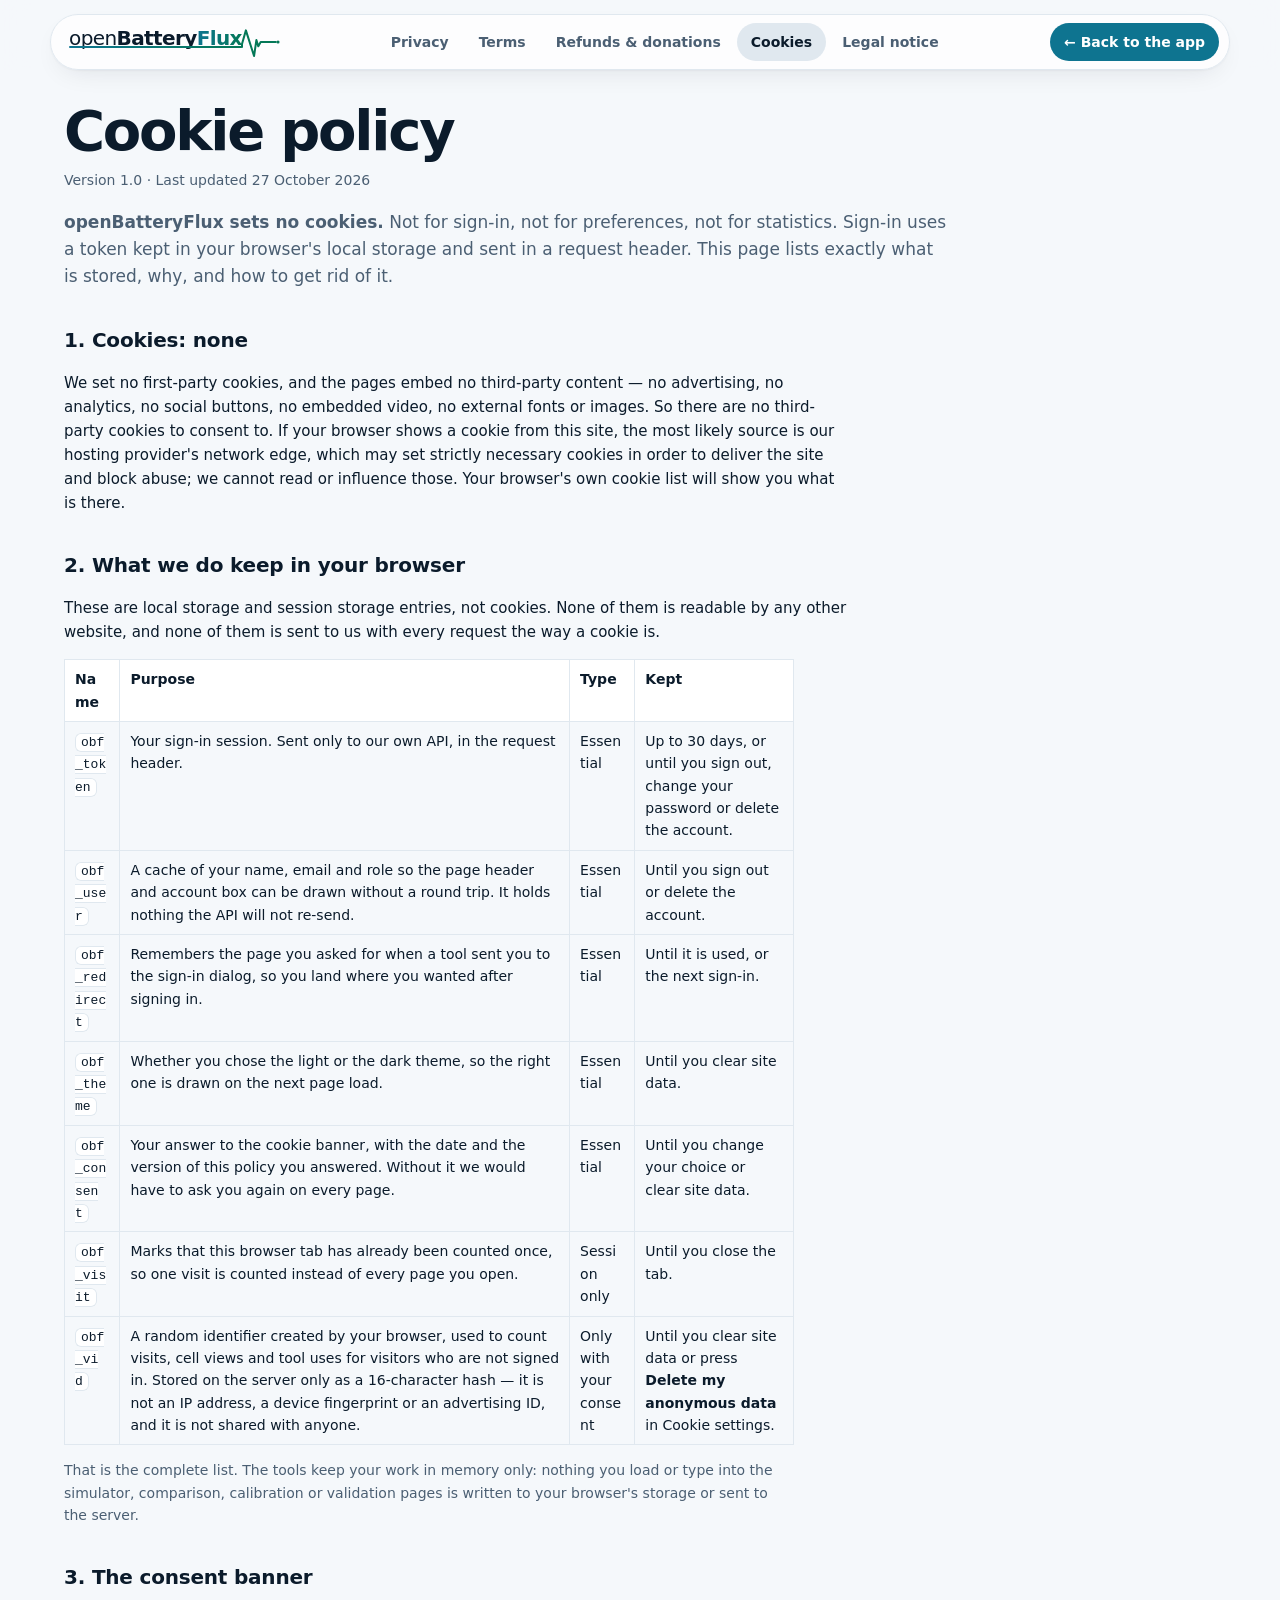
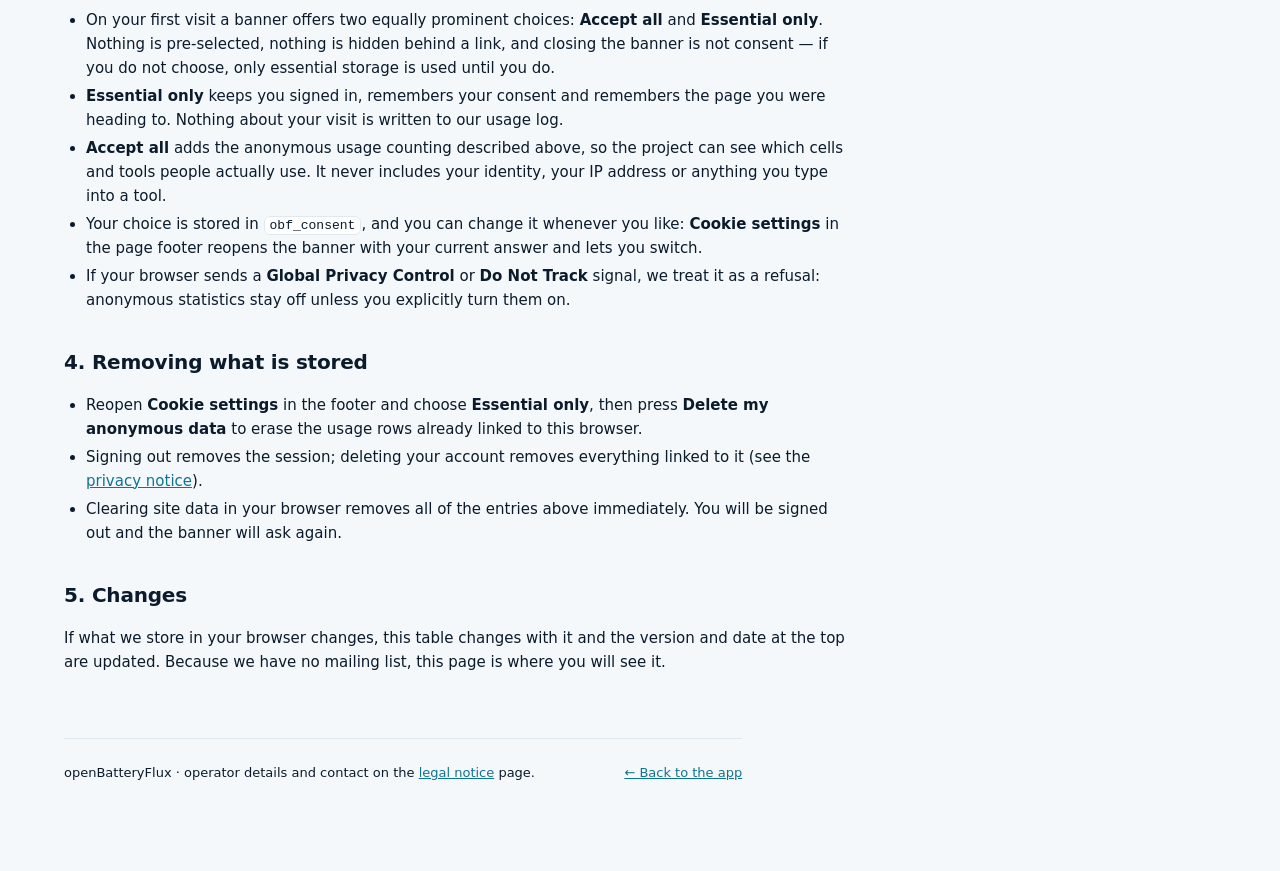
==== frontend/cookies.html @ 0c6aace1 "Initial commit" ====
<!doctype html>
<html lang="en">
<head>
<meta charset="utf-8">
<meta name="viewport" content="width=device-width, initial-scale=1">
<title>Cookie policy · openBatteryFlux</title>
<meta name="description" content="openBatteryFlux sets no cookies. This page lists every item we keep in your browser, why, for how long, and how to remove it.">
<meta name="robots" content="index,follow">
<link rel="icon" type="image/svg+xml" href="data:image/svg+xml,%3Csvg xmlns=%27http://www.w3.org/2000/svg%27 viewBox=%270 0 64 64%27%3E%3Cpath d=%27M4 42H20V36L27 10L40 56L44 30L48 40L52 33H58%27 fill=%27none%27 stroke=%27%230891B2%27 stroke-width=%275%27 stroke-linecap=%27round%27 stroke-linejoin=%27round%27/%3E%3C/svg%3E">
<link rel="apple-touch-icon" sizes="180x180" href="/apple-touch-icon.png">
<link rel="stylesheet" href="css/legal.css?v=3">
</head>
<body>
<header class="top"><div class="wrap">
<a class="brand obf-logo" href="/" aria-label="openBatteryFlux home"><span class="wmk"><b>open</b><strong>Battery</strong><em>Flux</em></span><i class="obf-line" aria-hidden="true"></i><svg class="obf-pulse" viewBox="0 0 48 36" aria-hidden="true"><path class="obf-g" pathLength="100" d="M0 22V18L5 .5L15.5 33.5L18.5 13L21 21L24 15.5H43.5"/><path class="obf-p" pathLength="100" d="M0 22V18L5 .5L15.5 33.5L18.5 13L21 21L24 15.5H43.5"/><circle class="obf-d" cx="46.3" cy="15.5" r="2"/></svg></a>
<nav class="legal" aria-label="Legal pages">
<a href="privacy.html">Privacy</a>
<a href="terms.html">Terms</a>
<a href="refunds.html">Refunds &amp; donations</a>
<a href="cookies.html" aria-current="page">Cookies</a>
<a href="legal.html">Legal notice</a>
</nav>
<a class="back" href="/">← Back to the app</a>
</div></header>

<div class="wrap">
<h1>Cookie policy</h1>
<p class="updated">Version 1.0 · Last updated 27 October 2026</p>
<p class="lead"><b>openBatteryFlux sets no cookies.</b> Not for sign-in, not for preferences, not for statistics. Sign-in uses a token kept in your browser's local storage and sent in a request header. This page lists exactly what is stored, why, and how to get rid of it.</p>

<h2>1. Cookies: none</h2>
<p>We set no first-party cookies, and the pages embed no third-party content — no advertising, no analytics, no social buttons, no embedded video, no external fonts or images. So there are no third-party cookies to consent to. If your browser shows a cookie from this site, the most likely source is our hosting provider's network edge, which may set strictly necessary cookies in order to deliver the site and block abuse; we cannot read or influence those. Your browser's own cookie list will show you what is there.</p>

<h2>2. What we do keep in your browser</h2>
<p>These are local storage and session storage entries, not cookies. None of them is readable by any other website, and none of them is sent to us with every request the way a cookie is.</p>
<table>
<thead><tr><th>Name</th><th>Purpose</th><th>Type</th><th>Kept</th></tr></thead>
<tbody>
<tr><td><code>obf_token</code></td><td>Your sign-in session. Sent only to our own API, in the request header.</td><td>Essential</td><td>Up to 30 days, or until you sign out, change your password or delete the account.</td></tr>
<tr><td><code>obf_user</code></td><td>A cache of your name, email and role so the page header and account box can be drawn without a round trip. It holds nothing the API will not re-send.</td><td>Essential</td><td>Until you sign out or delete the account.</td></tr>
<tr><td><code>obf_redirect</code></td><td>Remembers the page you asked for when a tool sent you to the sign-in dialog, so you land where you wanted after signing in.</td><td>Essential</td><td>Until it is used, or the next sign-in.</td></tr>
<tr><td><code>obf_theme</code></td><td>Whether you chose the light or the dark theme, so the right one is drawn on the next page load.</td><td>Essential</td><td>Until you clear site data.</td></tr>
<tr><td><code>obf_consent</code></td><td>Your answer to the cookie banner, with the date and the version of this policy you answered. Without it we would have to ask you again on every page.</td><td>Essential</td><td>Until you change your choice or clear site data.</td></tr>
<tr><td><code>obf_visit</code></td><td>Marks that this browser tab has already been counted once, so one visit is counted instead of every page you open.</td><td>Session only</td><td>Until you close the tab.</td></tr>
<tr><td><code>obf_vid</code></td><td>A random identifier created by your browser, used to count visits, cell views and tool uses for visitors who are not signed in. Stored on the server only as a 16-character hash — it is not an IP address, a device fingerprint or an advertising ID, and it is not shared with anyone.</td><td>Only with your consent</td><td>Until you clear site data or press <b>Delete my anonymous data</b> in Cookie settings.</td></tr>
</tbody>
</table>
<p class="note">That is the complete list. The tools keep your work in memory only: nothing you load or type into the simulator, comparison, calibration or validation pages is written to your browser's storage or sent to the server.</p>

<h2>3. The consent banner</h2>
<ul>
<li>On your first visit a banner offers two equally prominent choices: <b>Accept all</b> and <b>Essential only</b>. Nothing is pre-selected, nothing is hidden behind a link, and closing the banner is not consent — if you do not choose, only essential storage is used until you do.</li>
<li><b>Essential only</b> keeps you signed in, remembers your consent and remembers the page you were heading to. Nothing about your visit is written to our usage log.</li>
<li><b>Accept all</b> adds the anonymous usage counting described above, so the project can see which cells and tools people actually use. It never includes your identity, your IP address or anything you type into a tool.</li>
<li>Your choice is stored in <code>obf_consent</code>, and you can change it whenever you like: <b>Cookie settings</b> in the page footer reopens the banner with your current answer and lets you switch.</li>
<li>If your browser sends a <b>Global Privacy Control</b> or <b>Do Not Track</b> signal, we treat it as a refusal: anonymous statistics stay off unless you explicitly turn them on.</li>
</ul>

<h2>4. Removing what is stored</h2>
<ul>
<li>Reopen <b>Cookie settings</b> in the footer and choose <b>Essential only</b>, then press <b>Delete my anonymous data</b> to erase the usage rows already linked to this browser.</li>
<li>Signing out removes the session; deleting your account removes everything linked to it (see the <a href="privacy.html">privacy notice</a>).</li>
<li>Clearing site data in your browser removes all of the entries above immediately. You will be signed out and the banner will ask again.</li>
</ul>

<h2>5. Changes</h2>
<p>If what we store in your browser changes, this table changes with it and the version and date at the top are updated. Because we have no mailing list, this page is where you will see it.</p>

<footer class="bottom">
<p>openBatteryFlux · operator details and contact on the <a href="legal.html">legal notice</a> page.</p>
<p class="noprint"><a href="/">← Back to the app</a></p>
</footer>
</div>
</body>
</html>
---- frontend/css/legal.css ----
/* Styles for the static legal pages (privacy, terms, refunds, cookies,
   legal notice).

   These pages carry the same design as the app: the same tokens, the same
   1200px container, the same pill navigation and the same bordered footer.
   app.css is light by default (html[data-d="1"]), so this file is too — a
   visitor moving between the app and a legal page sees one site, not two.
   The stylesheet stays self-contained: these pages must remain readable even
   if the app's own stylesheet changes, so nothing here is imported from it. */
:root {
  --bg: #f5f8fb;
  --panel: #ffffff;
  --ink: #0b1b2b;
  --mut: #4b5f73;
  --line: #e0e8ef;
  --acc: #0e7490;
  --acc2: #047857;
  --warn: #c2410c;
  --sh: 0 1px 2px rgba(11, 27, 43, .04), 0 10px 28px -12px rgba(11, 27, 43, .12);
  --mono: ui-monospace, SFMono-Regular, Menlo, monospace;
  --sans: -apple-system, BlinkMacSystemFont, "Segoe UI", system-ui, Roboto, "Helvetica Neue", Arial, sans-serif;
  color-scheme: light;
}
* { box-sizing: border-box; }
body {
  margin: 0;
  background: var(--bg);
  color: var(--ink);
  font: 15px/1.6 var(--sans);
  font-variant-numeric: tabular-nums;
  overflow-wrap: anywhere; /* long URLs must not widen the page on a phone */
}
.wrap { max-width: 1200px; margin: 0 auto; padding: 0 24px 80px; }
/* the reading column: the app's container width, narrowed to the text */
.wrap > * { max-width: 82ch; }

/* ---------- top bar: the app's pill navigation ---------- */
header.top {
  position: sticky;
  top: 0;
  z-index: 5;
  padding: 14px 0 0;
  background: color-mix(in srgb, var(--bg) 88%, transparent);
  backdrop-filter: saturate(1.4) blur(14px);
  -webkit-backdrop-filter: saturate(1.4) blur(14px);
}
header.top .wrap {
  max-width: 1180px;
  padding: 8px 10px 8px 18px;
  display: flex;
  justify-content: space-between;
  align-items: center;
  gap: 12px 16px;
  flex-wrap: wrap;
  background: color-mix(in srgb, var(--panel) 80%, transparent);
  border: 1px solid var(--line);
  border-radius: 999px;
  box-shadow: var(--sh);
}
/* the app's wordmark: open / Battery / Flux, gradient rule, pulse glyph */
.brand.obf-logo {
  position: relative;
  display: inline-block;
  font-size: 20px;
  line-height: 1.2;
  padding: 0 1.867em .4em 0;
  color: var(--ink);
  text-decoration: none;
}
.wmk { display: block; font-size: 1em; letter-spacing: -.03em; color: var(--ink); }
.wmk b { font-weight: 300; }
.wmk strong { font-weight: 800; }
.wmk em {
  font-style: normal;
  font-weight: 800;
  background: linear-gradient(90deg, var(--acc), var(--acc2));
  -webkit-background-clip: text;
  background-clip: text;
  color: transparent;
}
.obf-line {
  position: absolute;
  left: 0;
  right: 1.867em;
  bottom: .5em;
  height: .1em;
  border-radius: .1em;
  background: linear-gradient(90deg, var(--acc), var(--acc2));
}
.brand .obf-pulse {
  position: absolute;
  right: 0;
  bottom: 0;
  width: 1.867em;
  height: 1.4em;
  overflow: visible;
  fill: none;
  stroke-linecap: round;
  stroke-linejoin: round;
  stroke-width: 2.6;
}
.obf-p { stroke: var(--acc2); stroke-dasharray: 100; stroke-dashoffset: 0; }
.obf-g { stroke: var(--acc); stroke-width: 3.4; opacity: 0; }
.obf-d { fill: var(--acc2); stroke: none; }

/* the way back into the app, mirroring the app's primary button */
.back {
  padding: 8px 14px;
  border-radius: 999px;
  font-size: 14px;
  font-weight: 600;
  color: #fff;
  background: var(--acc);
  text-decoration: none;
  white-space: nowrap;
}
.back:hover { background: color-mix(in srgb, var(--acc) 85%, #000); }
nav.legal { display: flex; flex-wrap: wrap; gap: 2px; margin: 0; padding: 0; }
nav.legal a {
  padding: 8px 14px;
  border-radius: 999px;
  font-size: 14px;
  font-weight: 600;
  color: var(--mut);
  text-decoration: none;
}
nav.legal a:hover { background: var(--line); color: var(--ink); }
nav.legal a[aria-current="page"] { background: var(--line); color: var(--ink); }
a:focus-visible, button:focus-visible { outline: 2px solid var(--acc); outline-offset: 2px; }

/* ---------- article ---------- */
h1 {
  font-size: clamp(34px, 5vw, 56px);
  line-height: 1.05;
  letter-spacing: -.04em;
  font-weight: 800;
  margin: 32px 0 8px;
}
h2 { font-size: 20px; letter-spacing: -.01em; margin: 34px 0 8px; }
h3 { font-size: 16px; margin: 22px 0 6px; }
p, li { color: var(--ink); }
.lead { color: var(--mut); font-size: 17px; }
.updated { color: var(--mut); font-size: 14px; margin: 0 0 4px; }
a { color: var(--acc); }
ul, ol { padding-left: 22px; }
li { margin: 4px 0; }
code { font: 13px var(--mono); background: var(--panel); border: 1px solid var(--line); border-radius: 6px; padding: 1px 5px; }

/* ---------- blocks reused across the pages ---------- */
table { width: 100%; border-collapse: collapse; margin: 12px 0 4px; font-size: 14px; }
caption { text-align: left; color: var(--mut); font-size: 13px; padding-bottom: 6px; }
th, td { text-align: left; vertical-align: top; border: 1px solid var(--line); padding: 8px 10px; }
th { background: var(--panel); font-weight: 700; }
.card {
  background: var(--panel);
  border: 1px solid var(--line);
  border-radius: 14px;
  padding: 16px 18px;
  margin: 18px 0;
  box-shadow: var(--sh);
}
.note { color: var(--mut); font-size: 14px; }
mark.todo {
  background: color-mix(in srgb, var(--warn) 14%, transparent);
  color: var(--warn);
  font-weight: 700;
  padding: 1px 5px;
  border-radius: 6px;
}
dl.kv { display: grid; grid-template-columns: minmax(12ch, 28ch) 1fr; gap: 8px 16px; margin: 8px 0 0; }
dl.kv dt { color: var(--mut); }
dl.kv dd { margin: 0; }

/* ---------- footer: the app's .nb-foot ---------- */
footer.bottom {
  margin-top: 64px;
  padding: 24px 0 8px;
  border-top: 1px solid var(--line);
  color: var(--mut);
  font-size: 13px;
  display: flex;
  justify-content: space-between;
  gap: 8px 16px;
  flex-wrap: wrap;
}
footer.bottom p { margin: 0; }
footer.bottom a { color: var(--acc); }

.print-hint { display: none; }
/* the app switches its pill bar to a rounded rectangle at 860px */
@media (max-width: 860px) {
  header.top .wrap { border-radius: 24px; }
}
@media (max-width: 700px) {
  .wrap { padding: 0 16px 64px; }
  header.top .wrap { padding: 8px 8px 8px 14px; }
  dl.kv { grid-template-columns: 1fr; gap: 2px; }
  dl.kv dd { margin-bottom: 8px; }
}
@media (max-width: 420px) {
  .brand.obf-logo { font-size: 17px; }
  .back { padding: 7px 12px; }
}
@media print {
  header.top, nav.legal, footer.bottom .noprint { display: none; }
  body { background: #fff; color: #000; }
  .wrap { max-width: none; padding: 0; }
  .wrap > * { max-width: none; }
}
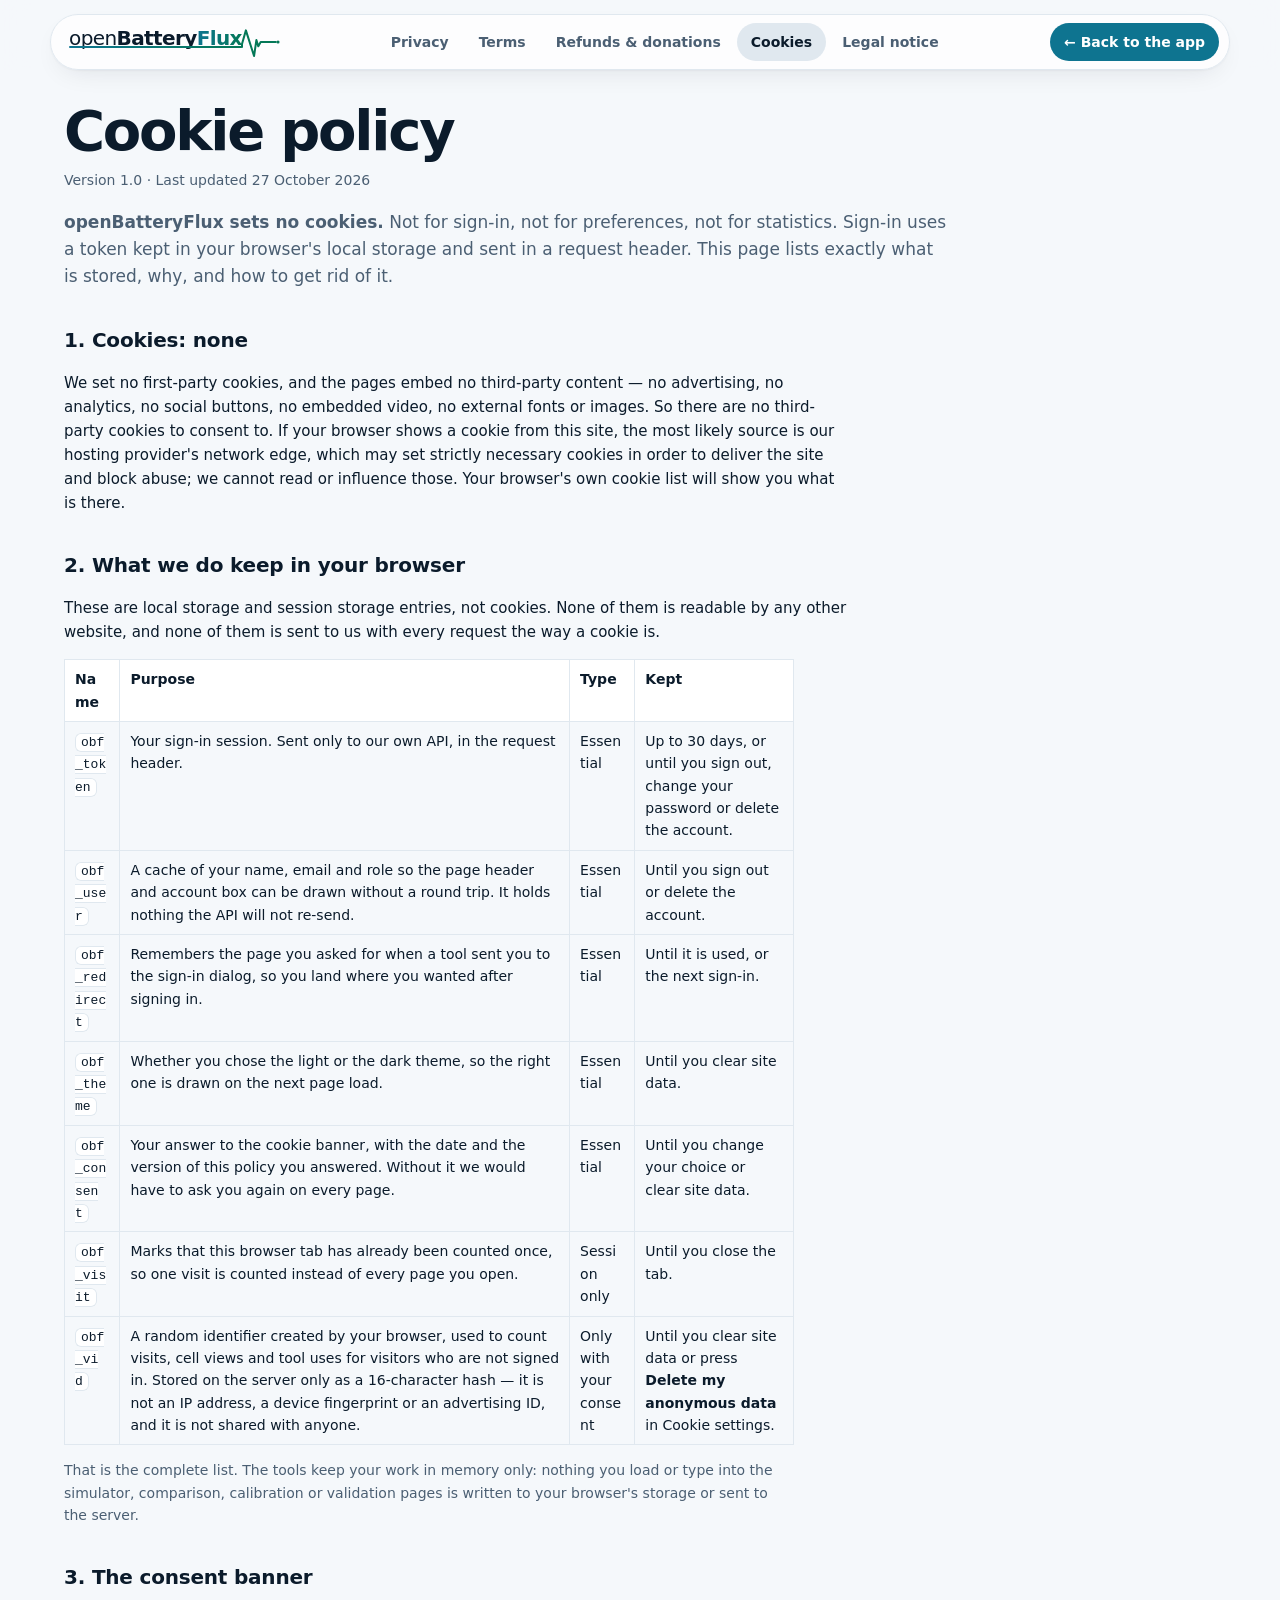
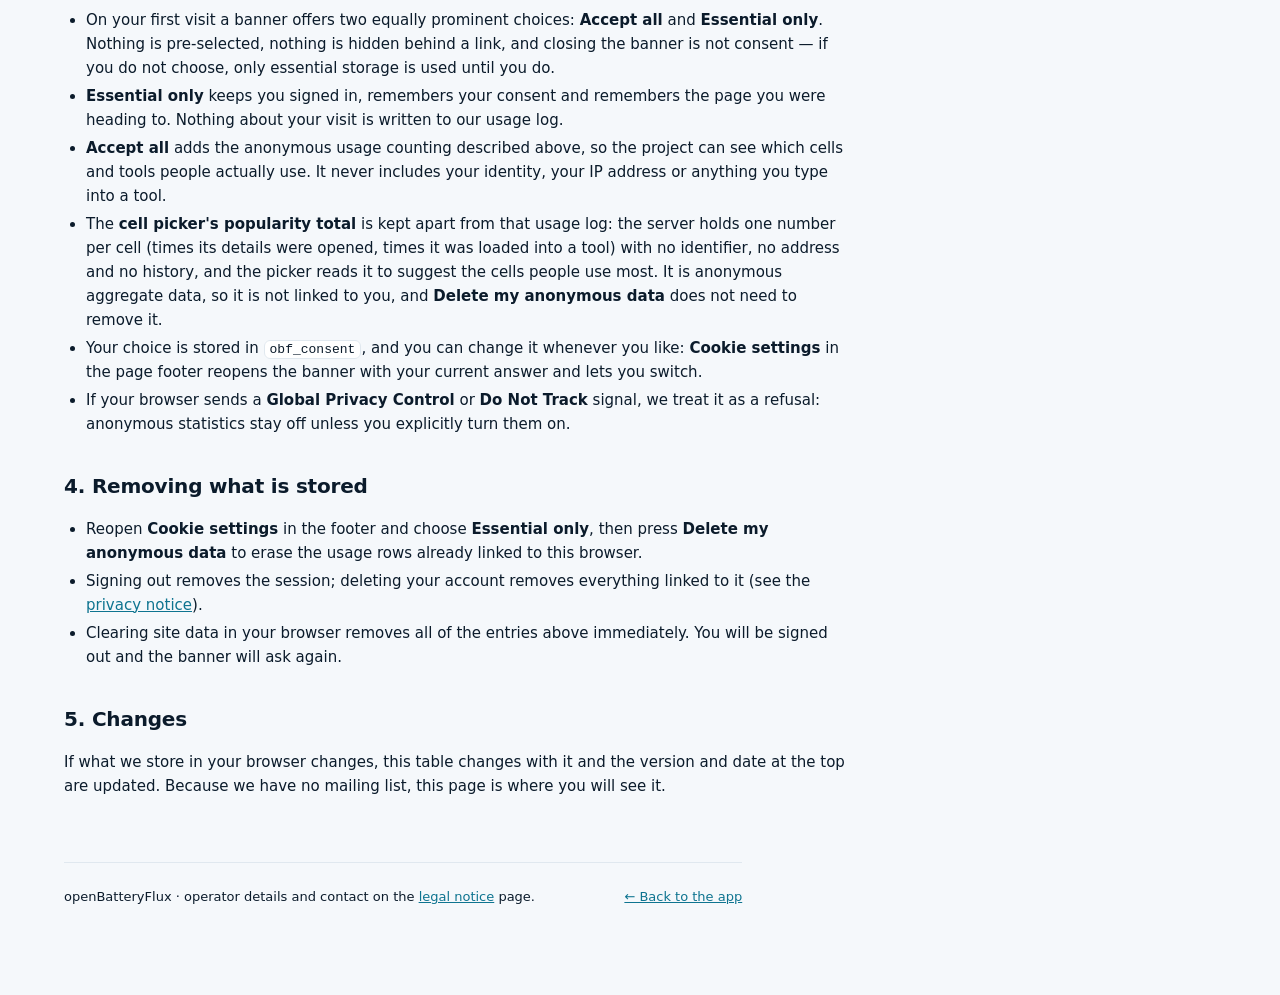
==== commit 465e79d7: "Count most-used cells anonymously and speed up the admin dashboard The picker ranked cells from the " ====
--- a/frontend/cookies.html
+++ b/frontend/cookies.html
@@ -52,6 +52,7 @@
 <li>On your first visit a banner offers two equally prominent choices: <b>Accept all</b> and <b>Essential only</b>. Nothing is pre-selected, nothing is hidden behind a link, and closing the banner is not consent — if you do not choose, only essential storage is used until you do.</li>
 <li><b>Essential only</b> keeps you signed in, remembers your consent and remembers the page you were heading to. Nothing about your visit is written to our usage log.</li>
 <li><b>Accept all</b> adds the anonymous usage counting described above, so the project can see which cells and tools people actually use. It never includes your identity, your IP address or anything you type into a tool.</li>
+<li>The <b>cell picker's popularity total</b> is kept apart from that usage log: the server holds one number per cell (times its details were opened, times it was loaded into a tool) with no identifier, no address and no history, and the picker reads it to suggest the cells people use most. It is anonymous aggregate data, so it is not linked to you, and <b>Delete my anonymous data</b> does not need to remove it.</li>
 <li>Your choice is stored in <code>obf_consent</code>, and you can change it whenever you like: <b>Cookie settings</b> in the page footer reopens the banner with your current answer and lets you switch.</li>
 <li>If your browser sends a <b>Global Privacy Control</b> or <b>Do Not Track</b> signal, we treat it as a refusal: anonymous statistics stay off unless you explicitly turn them on.</li>
 </ul>
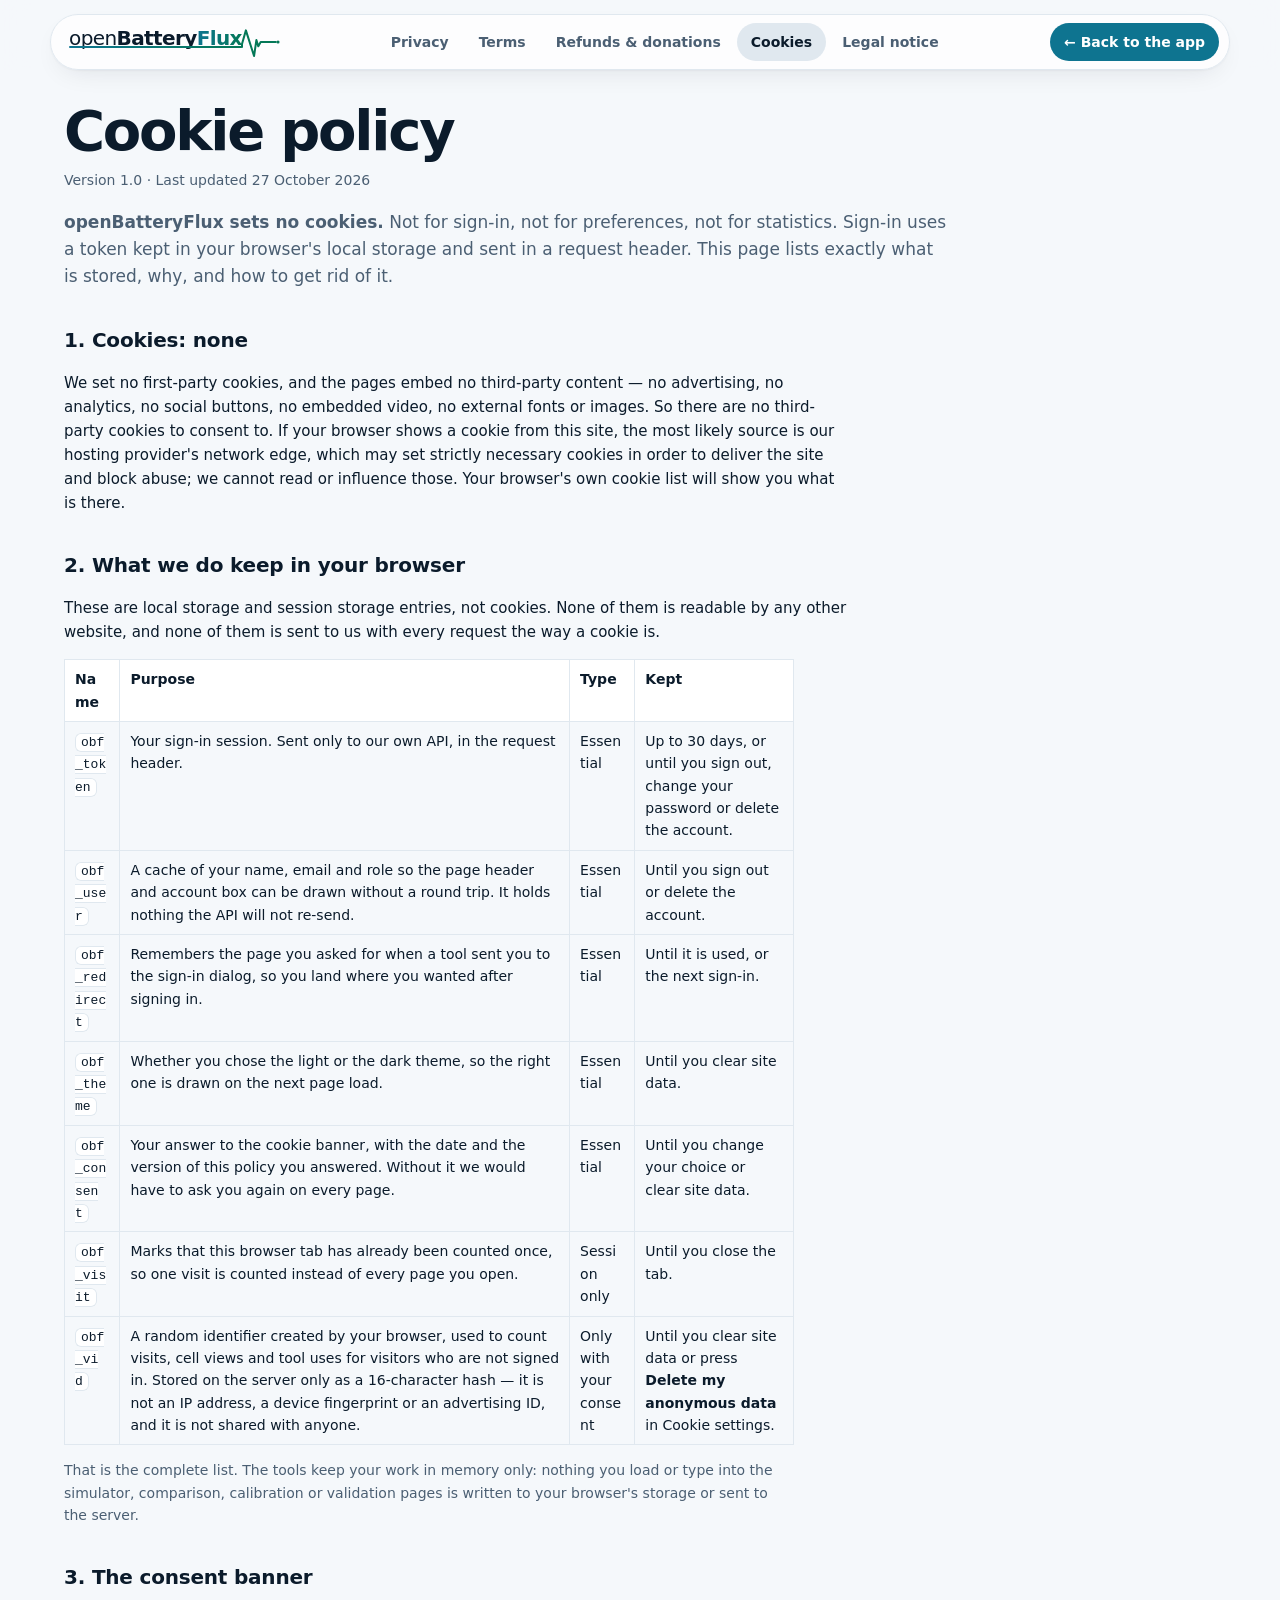
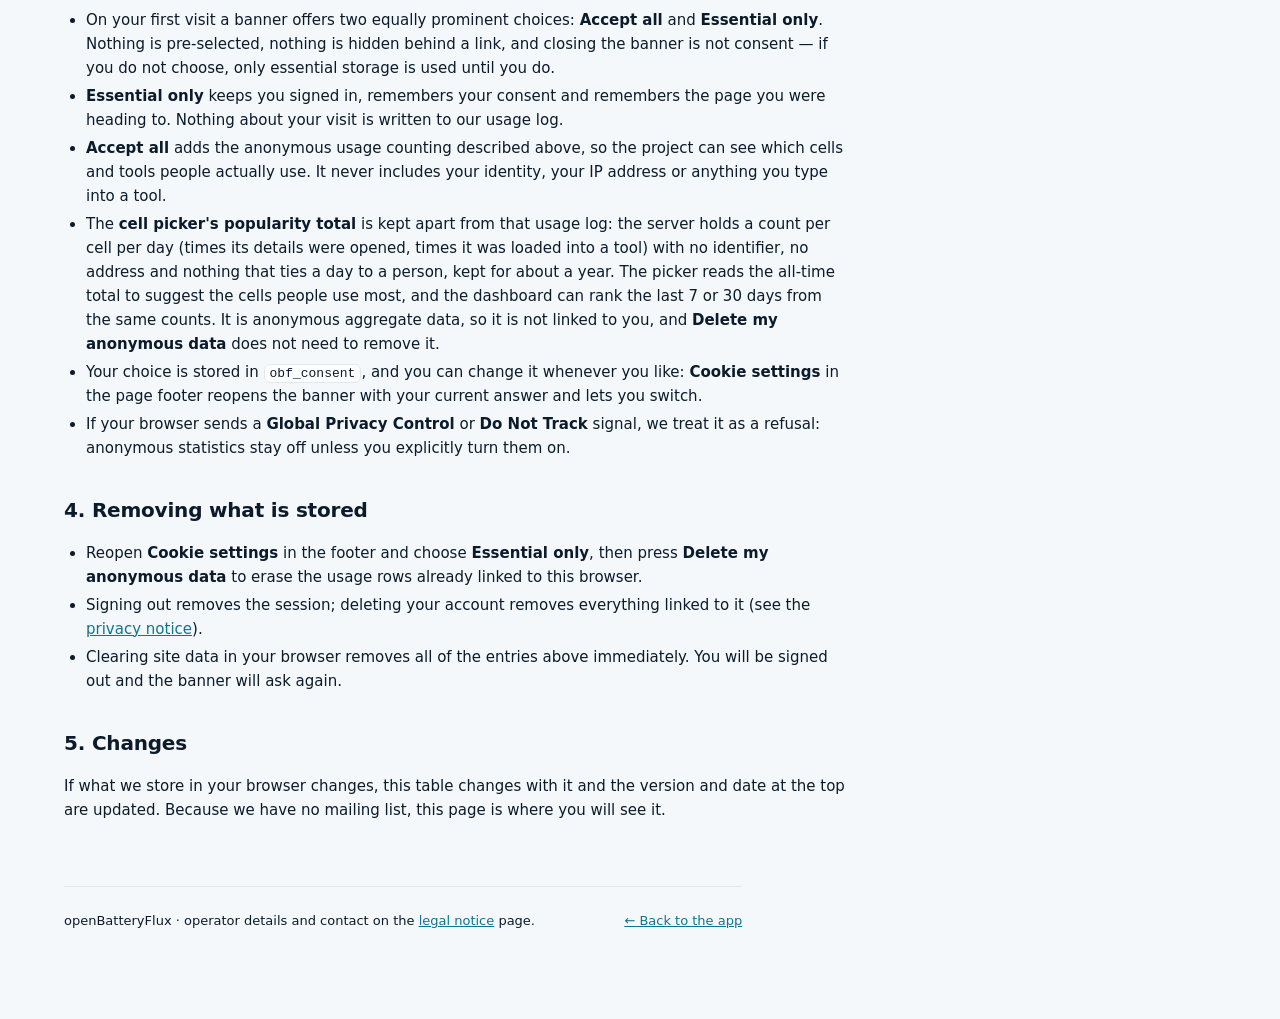
==== commit 6d49a5cc: "Count cell popularity per day, not only in total. The dashboard's most-used cells were all-time by n" ====
--- a/frontend/cookies.html
+++ b/frontend/cookies.html
@@ -52,7 +52,7 @@
 <li>On your first visit a banner offers two equally prominent choices: <b>Accept all</b> and <b>Essential only</b>. Nothing is pre-selected, nothing is hidden behind a link, and closing the banner is not consent — if you do not choose, only essential storage is used until you do.</li>
 <li><b>Essential only</b> keeps you signed in, remembers your consent and remembers the page you were heading to. Nothing about your visit is written to our usage log.</li>
 <li><b>Accept all</b> adds the anonymous usage counting described above, so the project can see which cells and tools people actually use. It never includes your identity, your IP address or anything you type into a tool.</li>
-<li>The <b>cell picker's popularity total</b> is kept apart from that usage log: the server holds one number per cell (times its details were opened, times it was loaded into a tool) with no identifier, no address and no history, and the picker reads it to suggest the cells people use most. It is anonymous aggregate data, so it is not linked to you, and <b>Delete my anonymous data</b> does not need to remove it.</li>
+<li>The <b>cell picker's popularity total</b> is kept apart from that usage log: the server holds a count per cell per day (times its details were opened, times it was loaded into a tool) with no identifier, no address and nothing that ties a day to a person, kept for about a year. The picker reads the all-time total to suggest the cells people use most, and the dashboard can rank the last 7 or 30 days from the same counts. It is anonymous aggregate data, so it is not linked to you, and <b>Delete my anonymous data</b> does not need to remove it.</li>
 <li>Your choice is stored in <code>obf_consent</code>, and you can change it whenever you like: <b>Cookie settings</b> in the page footer reopens the banner with your current answer and lets you switch.</li>
 <li>If your browser sends a <b>Global Privacy Control</b> or <b>Do Not Track</b> signal, we treat it as a refusal: anonymous statistics stay off unless you explicitly turn them on.</li>
 </ul>
